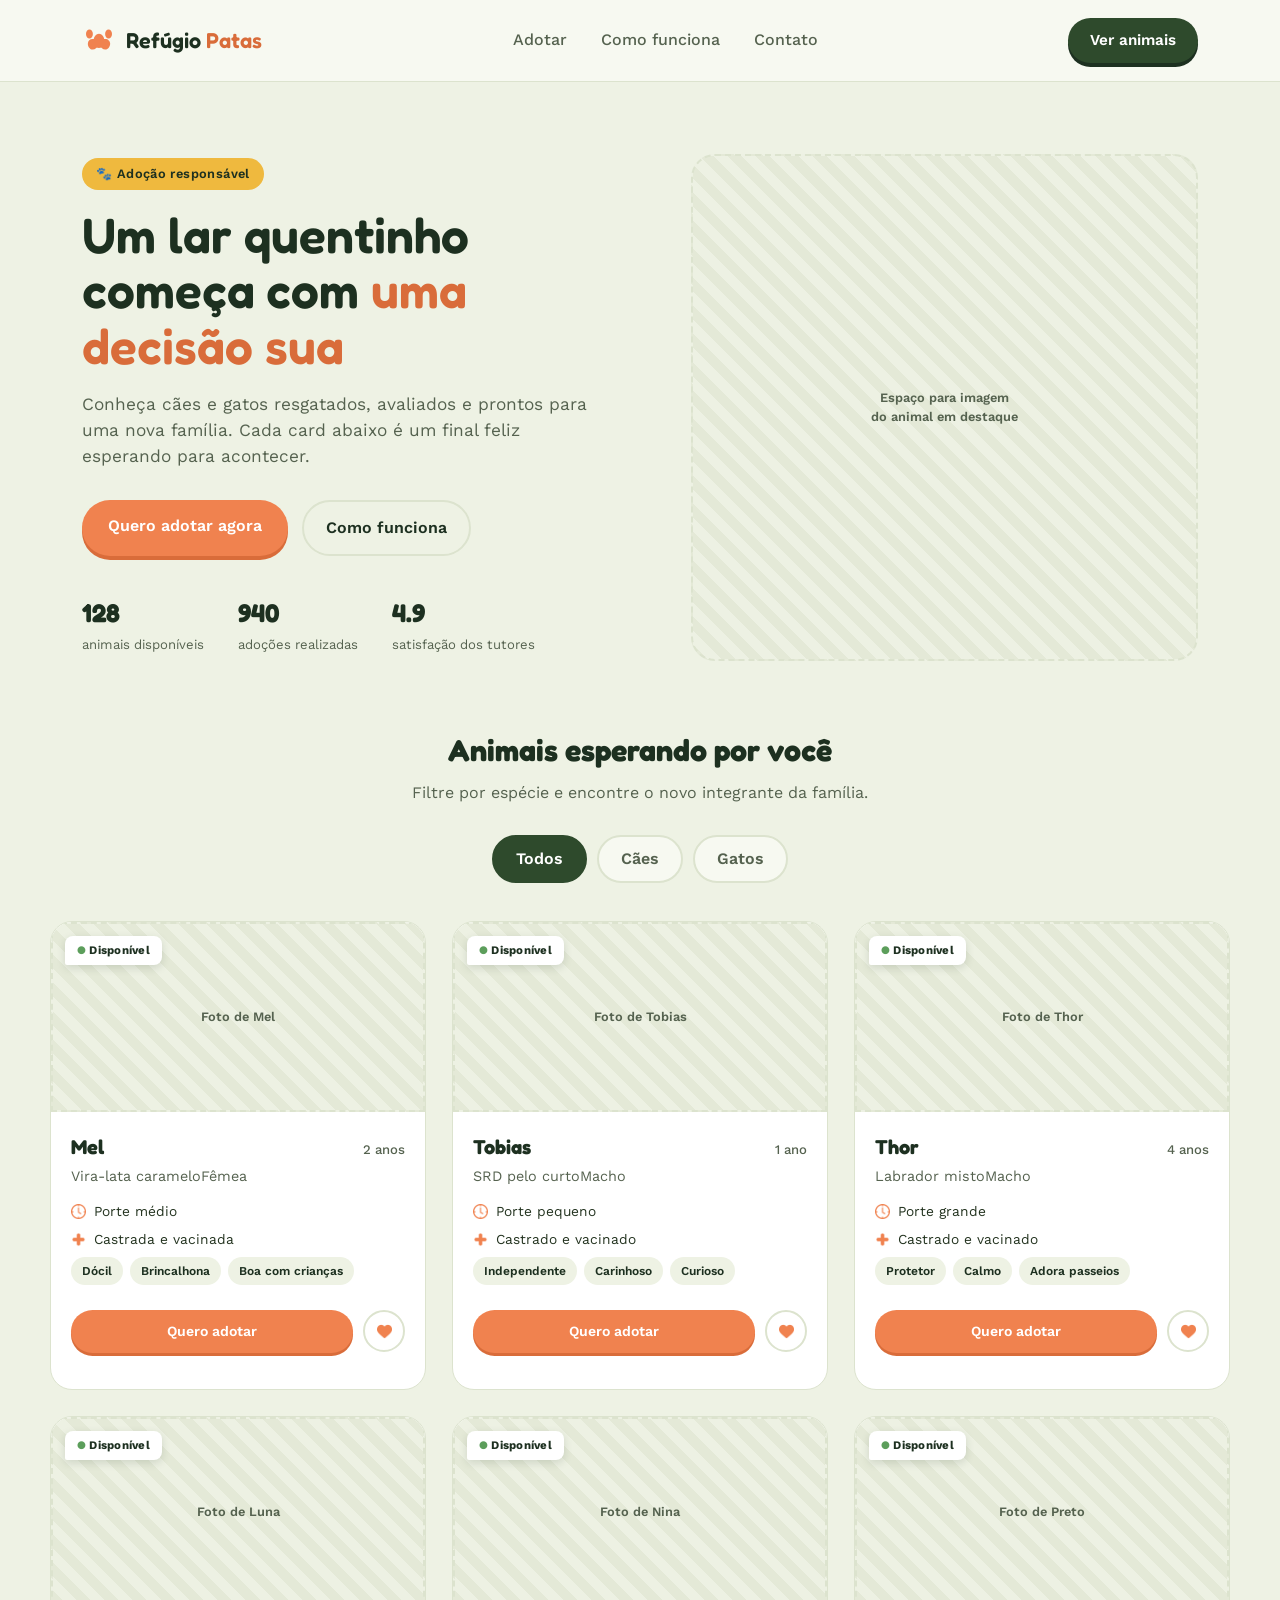
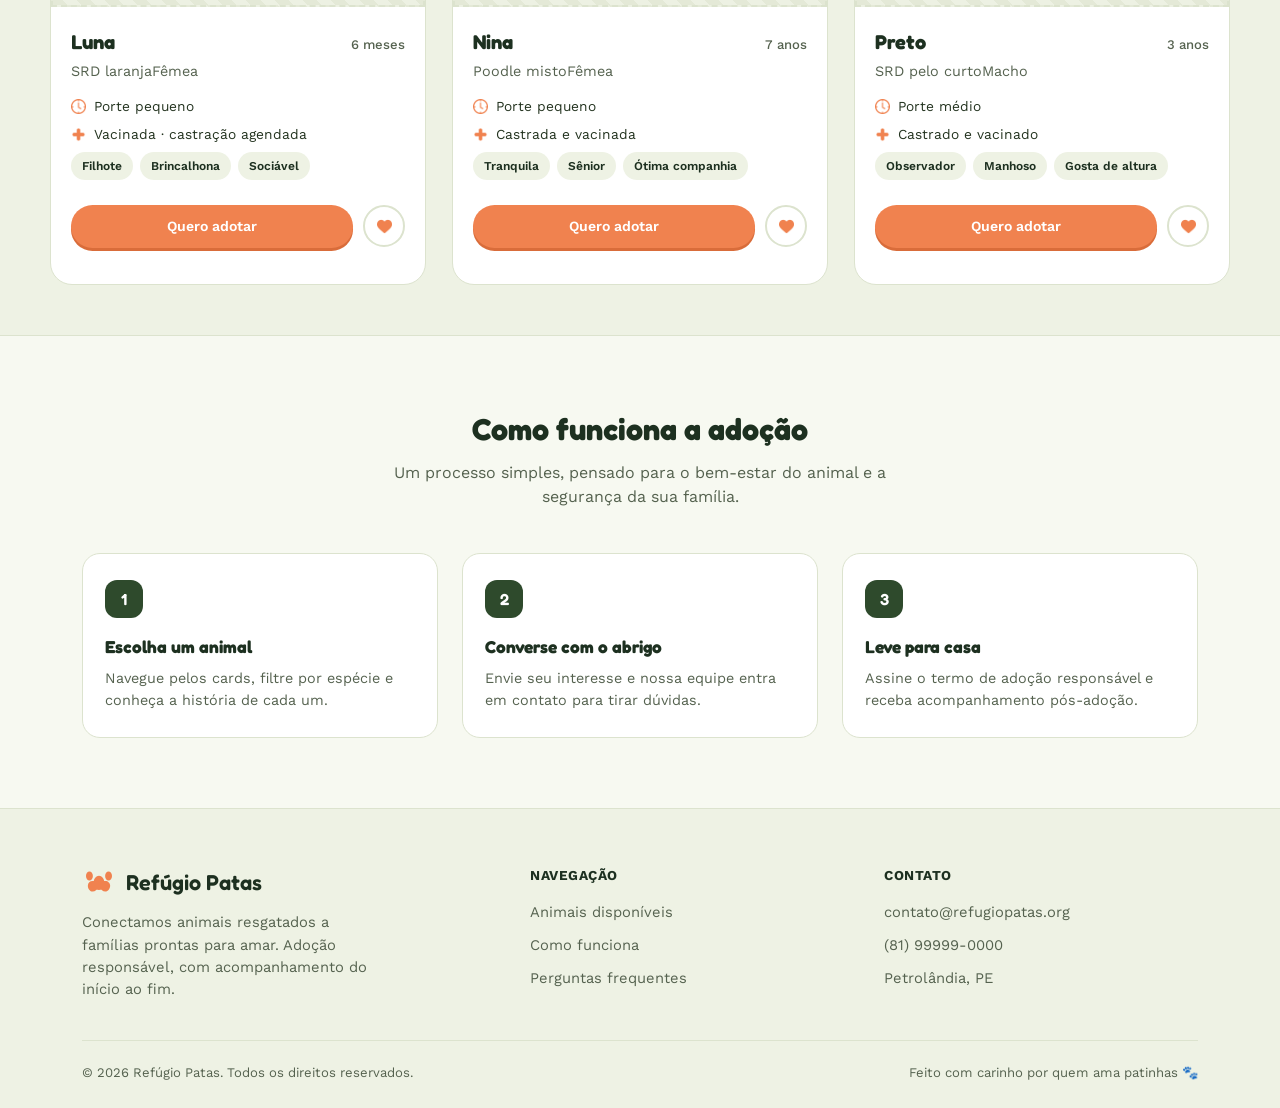
==== adocao.html @ 1c94c101 "ajustes" ====
<!DOCTYPE html>
<html lang="pt-BR">
<head>
<meta charset="UTF-8">
<meta name="viewport" content="width=device-width, initial-scale=1.0">
<title>Refúgio Patas — Adoção Responsável</title>
<link rel="preconnect" href="https://fonts.googleapis.com">
<link href="https://fonts.googleapis.com/css2?family=Fredoka:wght@500;600;700&family=Work+Sans:wght@400;500;600;700&display=swap" rel="stylesheet">
<link rel="stylesheet" href="css/style.css">
</head>
<body>

<header>
  <nav class="nav wrap">
    <div class="brand">
      <svg viewBox="0 0 64 64"><path class="paw" d="M20 30c5 0 9 5 9 11s-4 9-9 9-9-5-9-11 4-9 9-9zm24 0c5 0 9 4 9 9s-4 11-9 11-9-3-9-9 4-11 9-11zM14 12c3.6 0 6.5 3.8 6.5 8.5S17.6 29 14 29s-6.5-3.8-6.5-8.5S10.4 12 14 12zm36 0c3.6 0 6.5 3.8 6.5 8.5S53.6 29 50 29s-6.5-3.8-6.5-8.5S46.4 12 50 12zM32 20c5.5 0 10 5.6 10 12.5S39 47 32 47s-10-7.6-10-14.5S26.5 20 32 20z"/></svg>
      <span class="logo-word">Refúgio <span>Patas</span></span>
    </div>
    <ul class="nav-links">
      <li><a href="#animais">Adotar</a></li>
      <li><a href="#como">Como funciona</a></li>
      <li><a href="#contato">Contato</a></li>
    </ul>
    <a href="#animais" class="nav-cta">Ver animais</a>
  </nav>
</header>

<section class="hero">
  <div class="wrap hero-grid">
    <div class="hero-copy">
      <span class="eyebrow">🐾 Adoção responsável</span>
      <h1>Um lar quentinho começa com <em>uma decisão sua</em></h1>
      <p class="lead">Conheça cães e gatos resgatados, avaliados e prontos para uma nova família. Cada card abaixo é um final feliz esperando para acontecer.</p>
      <div class="hero-ctas">
        <a href="#animais" class="btn-primary">Quero adotar agora</a>
        <a href="#como" class="btn-ghost">Como funciona</a>
      </div>
      <div class="stats">
        <div class="stat"><b>128</b><span>animais disponíveis</span></div>
        <div class="stat"><b>940</b><span>adoções realizadas</span></div>
        <div class="stat"><b>4.9</b><span>satisfação dos tutores</span></div>
      </div>
    </div>

    <div class="hero-art">
      <div class="tag-collage">
        <div class="img-placeholder">Espaço para imagem<br>do animal em destaque</div>
      </div>
    </div>
  </div>
</section>

<section class="filtros-section wrap" id="animais">
  <div class="filtros-head">
    <h2>Animais esperando por você</h2>
    <p>Filtre por espécie e encontre o novo integrante da família.</p>
  </div>

  <input class="filtros-input" type="radio" name="filtro" id="f-todos" checked>
  <input class="filtros-input" type="radio" name="filtro" id="f-caes">
  <input class="filtros-input" type="radio" name="filtro" id="f-gatos">

  <div class="filtros-tabs">
    <label for="f-todos">Todos</label>
    <label for="f-caes">Cães</label>
    <label for="f-gatos">Gatos</label>
  </div>

  <div class="grid" id="grid">
    <!-- Os cards são gerados automaticamente a partir de animais.json -->
  </div>
</section>

<section class="como" id="como">
  <div class="wrap">
    <div class="como-head">
      <h2>Como funciona a adoção</h2>
      <p>Um processo simples, pensado para o bem-estar do animal e a segurança da sua família.</p>
    </div>
    <div class="como-grid">
      <div class="como-card">
        <span class="como-tag">1</span>
        <h3>Escolha um animal</h3>
        <p>Navegue pelos cards, filtre por espécie e conheça a história de cada um.</p>
      </div>
      <div class="como-card">
        <span class="como-tag">2</span>
        <h3>Converse com o abrigo</h3>
        <p>Envie seu interesse e nossa equipe entra em contato para tirar dúvidas.</p>
      </div>
      <div class="como-card">
        <span class="como-tag">3</span>
        <h3>Leve para casa</h3>
        <p>Assine o termo de adoção responsável e receba acompanhamento pós-adoção.</p>
      </div>
    </div>
  </div>
</section>

<footer id="contato">
  <div class="wrap">
    <div class="footer-grid">
      <div class="footer-brand">
        <div class="brand">
          <svg viewBox="0 0 64 64" width="30" height="30"><path class="paw" fill="#F0824F" d="M20 30c5 0 9 5 9 11s-4 9-9 9-9-5-9-11 4-9 9-9zm24 0c5 0 9 4 9 9s-4 11-9 11-9-3-9-9 4-11 9-11zM14 12c3.6 0 6.5 3.8 6.5 8.5S17.6 29 14 29s-6.5-3.8-6.5-8.5S10.4 12 14 12zm36 0c3.6 0 6.5 3.8 6.5 8.5S53.6 29 50 29s-6.5-3.8-6.5-8.5S46.4 12 50 12zM32 20c5.5 0 10 5.6 10 12.5S39 47 32 47s-10-7.6-10-14.5S26.5 20 32 20z"/></svg>
          <span class="logo-word">Refúgio Patas</span>
        </div>
        <p>Conectamos animais resgatados a famílias prontas para amar. Adoção responsável, com acompanhamento do início ao fim.</p>
      </div>
      <div>
        <h4>Navegação</h4>
        <ul>
          <li><a href="#animais">Animais disponíveis</a></li>
          <li><a href="#como">Como funciona</a></li>
          <li><a href="#">Perguntas frequentes</a></li>
        </ul>
      </div>
      <div>
        <h4>Contato</h4>
        <ul>
          <li><a href="#">contato@refugiopatas.org</a></li>
          <li><a href="#">(81) 99999-0000</a></li>
          <li><a href="#">Petrolândia, PE</a></li>
        </ul>
      </div>
    </div>
    <div class="footer-bottom">
      <span>© 2026 Refúgio Patas. Todos os direitos reservados.</span>
      <span>Feito com carinho por quem ama patinhas 🐾</span>
    </div>
  </div>
</footer>

<script src="js/script.js"></script>

</body>
</html>
---- css/style.css ----
:root{
    --bg: #EEF2E4;
    --bg-soft: #F7F9F1;
    --card: #FFFFFF;
    --ink: #23331F;
    --ink-soft: #55624F;
    --pine: #2E4A2C;
    --pine-deep: #1D3020;
    --coral: #F0824F;
    --coral-deep: #D96C3A;
    --mustard: #EFB93E;
    --line: #DCE3CE;
    --radius-card: 22px;
  }

  *{ box-sizing: border-box; margin:0; padding:0; }
  html{ scroll-behavior:smooth; }
  body{
    background: var(--bg);
    color: var(--ink);
    font-family: 'Work Sans', sans-serif;
    line-height:1.5;
  }
  h1,h2,h3, .logo-word{ font-family:'Fredoka', sans-serif; }
  img, svg{ display:block; }
  a{ color:inherit; text-decoration:none; }
  ul{ list-style:none; }
  button{ font-family:inherit; cursor:pointer; border:none; }

  .wrap{ max-width:1180px; margin:0 auto; padding:0 32px; }

  /* ---------- paw pattern helper ---------- */
  .paw{ fill: currentColor; }

  /* ---------- header ---------- */
  header{
    position: sticky; top:0; z-index:50;
    background: var(--bg-soft);
    border-bottom: 1px solid var(--line);
  }
  .nav{
    display:flex; align-items:center; justify-content:space-between;
    padding:18px 32px;
  }
  .brand{ display:flex; align-items:center; gap:10px; }
  .brand svg{ width:34px; height:34px; color: var(--coral); }
  .logo-word{ font-size:1.35rem; font-weight:600; color: var(--pine-deep); }
  .logo-word span{ color: var(--coral-deep); }
  .nav-links{ display:flex; gap:34px; font-weight:500; color: var(--ink-soft); }
  .nav-links a:hover{ color: var(--pine-deep); }
  .nav-cta{
    background: var(--pine); color:#fff; padding:11px 22px;
    border-radius: 999px; font-weight:600; font-size:.95rem;
    box-shadow: 0 4px 0 var(--pine-deep);
    transition: transform .15s ease;
  }
  .nav-cta:hover{ transform: translateY(-2px); }

  /* ---------- hero ---------- */
  .hero{ padding:72px 0 56px; overflow:hidden; position:relative; }
  .hero-grid{
    display:grid; grid-template-columns: 1.05fr .95fr; gap:48px; align-items:center;
  }
  .eyebrow{
    display:inline-flex; align-items:center; gap:8px;
    background: var(--mustard); color: var(--pine-deep);
    font-weight:600; font-size:.8rem; letter-spacing:.03em;
    padding:6px 14px; border-radius:999px; margin-bottom:18px;
  }
  .hero h1{
    font-size: clamp(2.1rem, 4vw, 3.1rem);
    font-weight:600; color: var(--pine-deep); line-height:1.12;
    margin-bottom:18px;
  }
  .hero h1 em{ font-style:normal; color: var(--coral-deep); }
  .hero p.lead{
    font-size:1.08rem; color: var(--ink-soft); max-width:46ch; margin-bottom:30px;
  }
  .hero-ctas{ display:flex; gap:14px; margin-bottom:38px; flex-wrap:wrap; }
  .btn-primary{
    background: var(--coral); color:#fff; padding:14px 26px; border-radius:999px;
    font-weight:600; box-shadow: 0 4px 0 var(--coral-deep);
    transition: transform .15s ease;
  }
  .btn-primary:hover{ transform: translateY(-2px); }
  .btn-ghost{
    background: transparent; color: var(--pine-deep); padding:14px 22px;
    border-radius:999px; font-weight:600; border:2px solid var(--line);
  }
  .btn-ghost:hover{ border-color: var(--pine); }
  .stats{ display:flex; gap:34px; }
  .stat b{ display:block; font-family:'Fredoka'; font-size:1.6rem; color:var(--pine-deep); }
  .stat span{ font-size:.82rem; color: var(--ink-soft); }

  .hero-art{ position:relative; }
  .tag-collage{
    position:relative; width:100%; aspect-ratio: 1/1;
    display:grid; place-items:center;
  }

  /* ---------- placeholders de imagem ---------- */
  .img-placeholder{
    width:100%; height:100%;
    background: repeating-linear-gradient(
      45deg, #E4E9D7, #E4E9D7 10px, #EDF1E3 10px, #EDF1E3 20px
    );
    border:2px dashed var(--line);
    border-radius: inherit;
    display:flex; align-items:center; justify-content:center;
    text-align:center; padding:12px;
    color: var(--ink-soft); font-size:.8rem; font-weight:600;
  }
  .hero-art .img-placeholder{ border-radius:24px; }
  .collar-badge{
    position:absolute; background:#fff; border-radius:20px;
    box-shadow: 0 14px 30px rgba(35,51,31,.14);
    padding:14px 16px; display:flex; align-items:center; gap:10px;
    font-weight:600; font-size:.85rem; color: var(--pine-deep);
  }
  .collar-badge svg{ width:22px; height:22px; color: var(--coral); flex-shrink:0; }
  .badge-1{ top:6%; left:0; }
  .badge-2{ bottom:10%; right:2%; }
  .badge-3{ top:44%; left:56%; }

  /* ---------- filtros (CSS puro) ---------- */
  .filtros-section{ padding: 10px 0 50px; }
  .filtros-head{ text-align:center; margin-bottom:30px; }
  .filtros-head h2{ font-size:1.9rem; color:var(--pine-deep); margin-bottom:8px; }
  .filtros-head p{ color: var(--ink-soft); }

  .filtros-input{ position:absolute; opacity:0; pointer-events:none; }
  .filtros-tabs{
    display:flex; justify-content:center; gap:10px; margin-bottom:38px; flex-wrap:wrap;
  }
  .filtros-tabs label{
    padding:10px 22px; border-radius:999px; background:var(--bg-soft);
    border:2px solid var(--line); font-weight:600; color:var(--ink-soft);
    transition: all .15s ease;
  }
  #f-todos:checked ~ .filtros-tabs label[for="f-todos"],
  #f-caes:checked ~ .filtros-tabs label[for="f-caes"],
  #f-gatos:checked ~ .filtros-tabs label[for="f-gatos"]{
    background: var(--pine); border-color:var(--pine); color:#fff;
  }

  .grid{
    display:grid; grid-template-columns: repeat(3, 1fr); gap:26px;
  }
  #f-caes:checked ~ .grid .card:not(.cao){ display:none; }
  #f-gatos:checked ~ .grid .card:not(.gato){ display:none; }

  /* ---------- card ---------- */
  .card{
    background: var(--card); border-radius: var(--radius-card);
    border:1px solid var(--line); overflow:hidden;
    display:flex; flex-direction:column;
    transition: transform .18s ease, box-shadow .18s ease;
  }
  .card:hover{ transform: translateY(-5px); box-shadow: 0 18px 34px rgba(35,51,31,.12); }
  .card-media{
    position:relative; height:190px; display:grid; place-items:center;
  }
  .status-tag{
    position:absolute; top:14px; left:14px;
    background:#fff; padding:6px 12px; border-radius:8px 8px 8px 2px;
    font-size:.72rem; font-weight:700; letter-spacing:.02em;
    color: var(--pine-deep); box-shadow: 0 3px 8px rgba(35,51,31,.15);
  }
  .status-tag::before{ content:"● "; color:#5C9E5B; }
  .card-body{ padding:20px 20px 22px; display:flex; flex-direction:column; flex:1; }
  .card-name-row{ display:flex; align-items:baseline; justify-content:space-between; margin-bottom:4px; }
  .card-name-row h3{ font-size:1.25rem; color:var(--pine-deep); }
  .card-age{ font-size:.82rem; color: var(--ink-soft); font-weight:500; }
  .card-breed{ font-size:.9rem; color: var(--ink-soft); margin-bottom:14px; }

  .card-facts{ display:flex; flex-direction:column; gap:7px; margin-bottom:14px; }
  .card-facts li{
    display:flex; align-items:center; gap:8px; font-size:.86rem; color: var(--ink);
  }
  .card-facts svg{ width:15px; height:15px; color: var(--coral); flex-shrink:0; }

  .card-tags{ display:flex; flex-wrap:wrap; gap:7px; margin-bottom:18px; }
  .card-tags span{
    background: var(--bg); color: var(--pine-deep); font-size:.75rem; font-weight:600;
    padding:5px 11px; border-radius:999px;
  }

  .card-footer{
    margin-top:auto; display:flex; align-items:center; justify-content:space-between; gap:10px;
  }
  .card-footer .btn-adotar{
    background: var(--coral); color:#fff; padding:11px 18px; border-radius:999px;
    font-weight:600; font-size:.88rem; flex:1; text-align:center;
    box-shadow: 0 3px 0 var(--coral-deep);
  }
  .card-footer .btn-adotar:hover{ filter:brightness(1.04); }
  .card-footer .btn-fav{
    width:42px; height:42px; border-radius:50%; border:2px solid var(--line);
    display:grid; place-items:center; flex-shrink:0; background:#fff;
  }
  .card-footer .btn-fav svg{ width:18px; height:18px; color: var(--coral); }

  /* ---------- como funciona ---------- */
  .como{ padding:70px 0; background: var(--bg-soft); border-top:1px solid var(--line); border-bottom:1px solid var(--line); }
  .como-head{ text-align:center; max-width:560px; margin:0 auto 44px; }
  .como-head h2{ font-size:1.9rem; color:var(--pine-deep); margin-bottom:10px; }
  .como-head p{ color: var(--ink-soft); }
  .como-grid{ display:grid; grid-template-columns: repeat(3,1fr); gap:24px; }
  .como-card{
    background:#fff; border-radius:18px; padding:26px 22px; border:1px solid var(--line);
    position:relative;
  }
  .como-tag{
    display:inline-flex; align-items:center; justify-content:center;
    width:38px; height:38px; border-radius:12px; background: var(--pine);
    color:#fff; font-family:'Fredoka'; font-weight:600; margin-bottom:16px;
  }
  .como-card h3{ font-size:1.08rem; color: var(--pine-deep); margin-bottom:8px; }
  .como-card p{ font-size:.9rem; color: var(--ink-soft); }

  .icon-card{
    width:15px; 
    height:15px;
  }

  /* ---------- footer ---------- */
  footer{ padding:56px 0 26px; }
  .footer-grid{
    display:grid; grid-template-columns: 1.3fr 1fr 1fr; gap:40px; margin-bottom:40px;
  }
  .footer-brand p{ color: var(--ink-soft); font-size:.92rem; margin-top:12px; max-width:32ch; }
  footer h4{ font-size:.85rem; letter-spacing:.04em; text-transform:uppercase; color: var(--pine-deep); margin-bottom:14px; }
  footer ul li{ margin-bottom:9px; }
  footer ul a{ color: var(--ink-soft); font-size:.92rem; }
  footer ul a:hover{ color: var(--coral-deep); }
  .footer-bottom{
    border-top:1px solid var(--line); padding-top:22px;
    display:flex; justify-content:space-between; flex-wrap:wrap; gap:10px;
    font-size:.82rem; color: var(--ink-soft);
  }

  /* ---------- responsivo ---------- */
  @media (max-width: 920px){
    .hero-grid{ grid-template-columns:1fr; }
    .hero-art{ order:-1; max-width:340px; margin:0 auto; }
    .grid{ grid-template-columns: repeat(2,1fr); }
    .como-grid{ grid-template-columns:1fr; }
    .footer-grid{ grid-template-columns:1fr 1fr; }
  }
  @media (max-width: 600px){
    .nav-links{ display:none; }
    .grid{ grid-template-columns: 1fr; }
    .footer-grid{ grid-template-columns:1fr; }
    .stats{ gap:22px; }
  }

  :focus-visible{ outline:3px solid var(--pine); outline-offset:2px; }
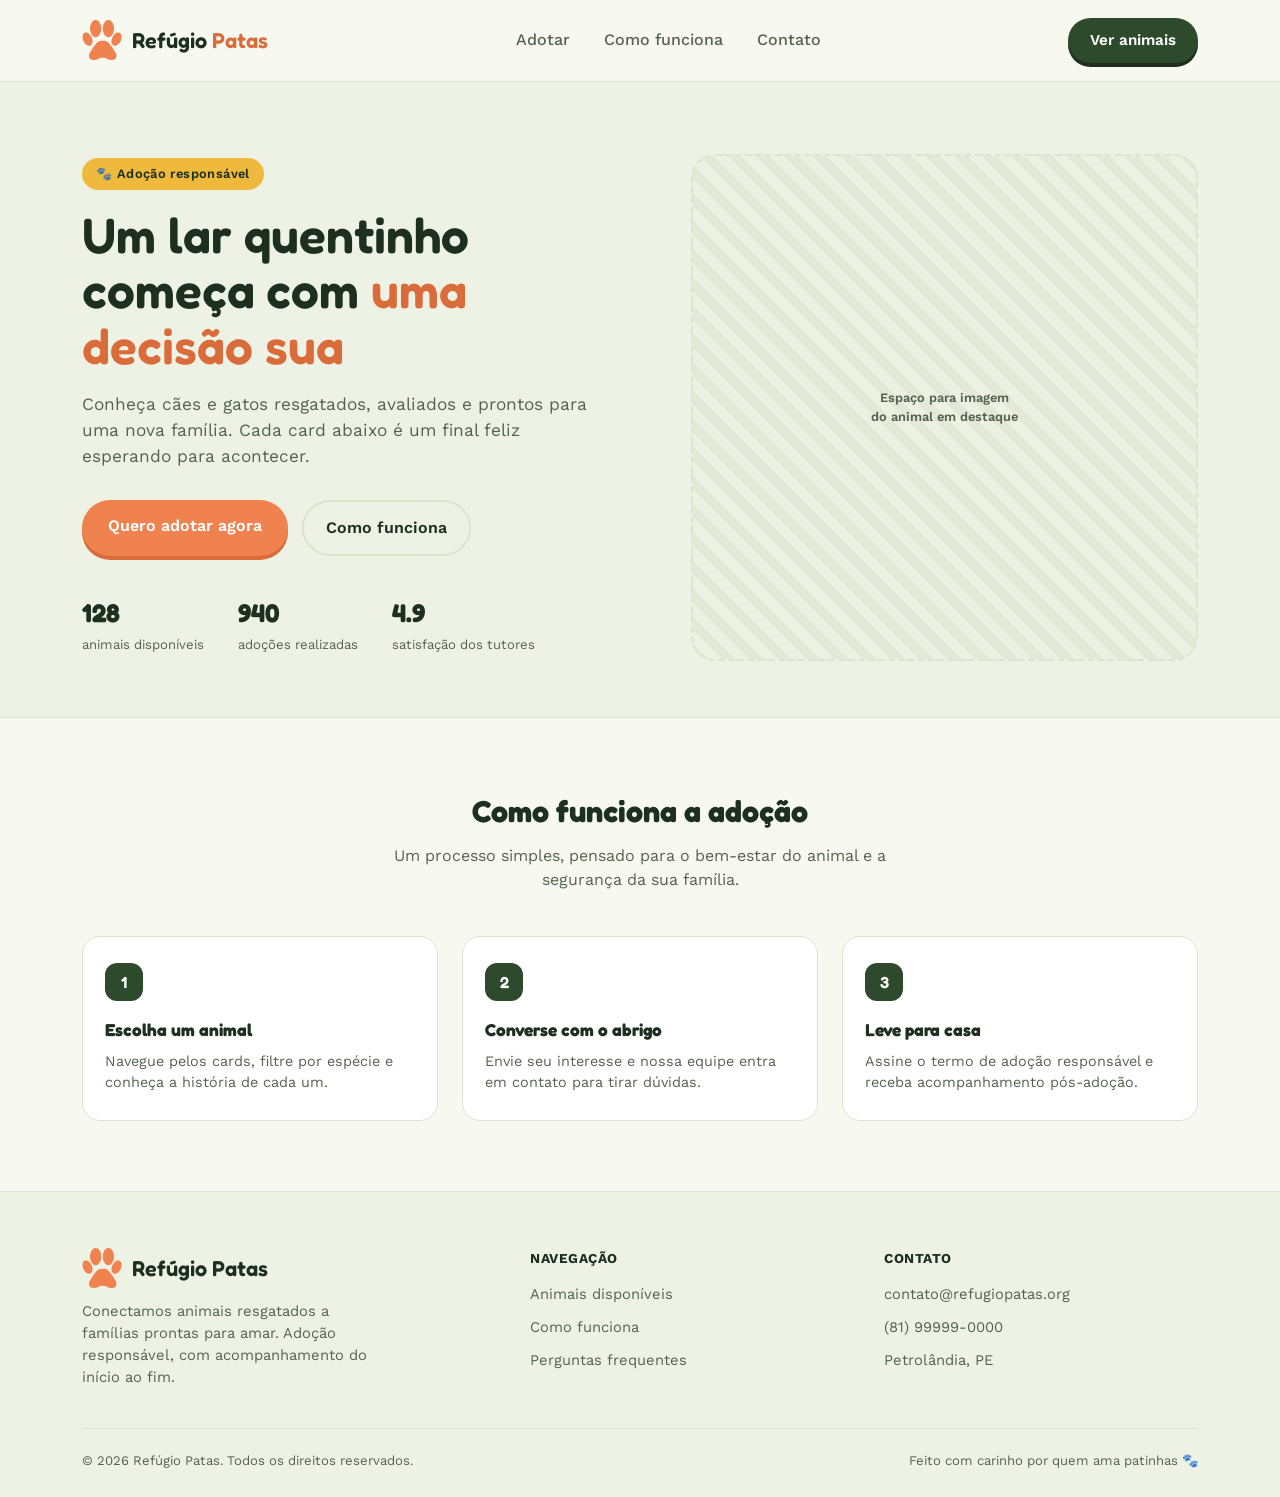
==== commit 3fdfc633: "adicionado página html dos cards" ====
--- a/adocao.html
+++ b/adocao.html
@@ -13,15 +13,15 @@
 <header>
   <nav class="nav wrap">
     <div class="brand">
-      <svg viewBox="0 0 64 64"><path class="paw" d="M20 30c5 0 9 5 9 11s-4 9-9 9-9-5-9-11 4-9 9-9zm24 0c5 0 9 4 9 9s-4 11-9 11-9-3-9-9 4-11 9-11zM14 12c3.6 0 6.5 3.8 6.5 8.5S17.6 29 14 29s-6.5-3.8-6.5-8.5S10.4 12 14 12zm36 0c3.6 0 6.5 3.8 6.5 8.5S53.6 29 50 29s-6.5-3.8-6.5-8.5S46.4 12 50 12zM32 20c5.5 0 10 5.6 10 12.5S39 47 32 47s-10-7.6-10-14.5S26.5 20 32 20z"/></svg>
+      <img class="logo" src="data/img/pata.png" alt="">
       <span class="logo-word">Refúgio <span>Patas</span></span>
     </div>
     <ul class="nav-links">
-      <li><a href="#animais">Adotar</a></li>
+      <li><a href="catalogo.html">Adotar</a></li>
       <li><a href="#como">Como funciona</a></li>
       <li><a href="#contato">Contato</a></li>
     </ul>
-    <a href="#animais" class="nav-cta">Ver animais</a>
+    <a href="catalogo.html" class="nav-cta">Ver animais</a>
   </nav>
 </header>
 
@@ -32,7 +32,7 @@
       <h1>Um lar quentinho começa com <em>uma decisão sua</em></h1>
       <p class="lead">Conheça cães e gatos resgatados, avaliados e prontos para uma nova família. Cada card abaixo é um final feliz esperando para acontecer.</p>
       <div class="hero-ctas">
-        <a href="#animais" class="btn-primary">Quero adotar agora</a>
+        <a href="catalogo.html" class="btn-primary">Quero adotar agora</a>
         <a href="#como" class="btn-ghost">Como funciona</a>
       </div>
       <div class="stats">
@@ -50,26 +50,6 @@
   </div>
 </section>
 
-<section class="filtros-section wrap" id="animais">
-  <div class="filtros-head">
-    <h2>Animais esperando por você</h2>
-    <p>Filtre por espécie e encontre o novo integrante da família.</p>
-  </div>
-
-  <input class="filtros-input" type="radio" name="filtro" id="f-todos" checked>
-  <input class="filtros-input" type="radio" name="filtro" id="f-caes">
-  <input class="filtros-input" type="radio" name="filtro" id="f-gatos">
-
-  <div class="filtros-tabs">
-    <label for="f-todos">Todos</label>
-    <label for="f-caes">Cães</label>
-    <label for="f-gatos">Gatos</label>
-  </div>
-
-  <div class="grid" id="grid">
-    <!-- Os cards são gerados automaticamente a partir de animais.json -->
-  </div>
-</section>
 
 <section class="como" id="como">
   <div class="wrap">
@@ -102,7 +82,7 @@
     <div class="footer-grid">
       <div class="footer-brand">
         <div class="brand">
-          <svg viewBox="0 0 64 64" width="30" height="30"><path class="paw" fill="#F0824F" d="M20 30c5 0 9 5 9 11s-4 9-9 9-9-5-9-11 4-9 9-9zm24 0c5 0 9 4 9 9s-4 11-9 11-9-3-9-9 4-11 9-11zM14 12c3.6 0 6.5 3.8 6.5 8.5S17.6 29 14 29s-6.5-3.8-6.5-8.5S10.4 12 14 12zm36 0c3.6 0 6.5 3.8 6.5 8.5S53.6 29 50 29s-6.5-3.8-6.5-8.5S46.4 12 50 12zM32 20c5.5 0 10 5.6 10 12.5S39 47 32 47s-10-7.6-10-14.5S26.5 20 32 20z"/></svg>
+          <img class="logo" src="data/img/pata.png" alt="">
           <span class="logo-word">Refúgio Patas</span>
         </div>
         <p>Conectamos animais resgatados a famílias prontas para amar. Adoção responsável, com acompanhamento do início ao fim.</p>
@@ -110,7 +90,7 @@
       <div>
         <h4>Navegação</h4>
         <ul>
-          <li><a href="#animais">Animais disponíveis</a></li>
+          <li><a href="catalogo.html">Animais disponíveis</a></li>
           <li><a href="#como">Como funciona</a></li>
           <li><a href="#">Perguntas frequentes</a></li>
         </ul>
--- a/css/style.css
+++ b/css/style.css
@@ -223,6 +223,11 @@
     height:15px;
   }
 
+  .logo{
+    max-width: 40px;
+    max-height: 40px;
+  }
+
   /* ---------- footer ---------- */
   footer{ padding:56px 0 26px; }
   .footer-grid{
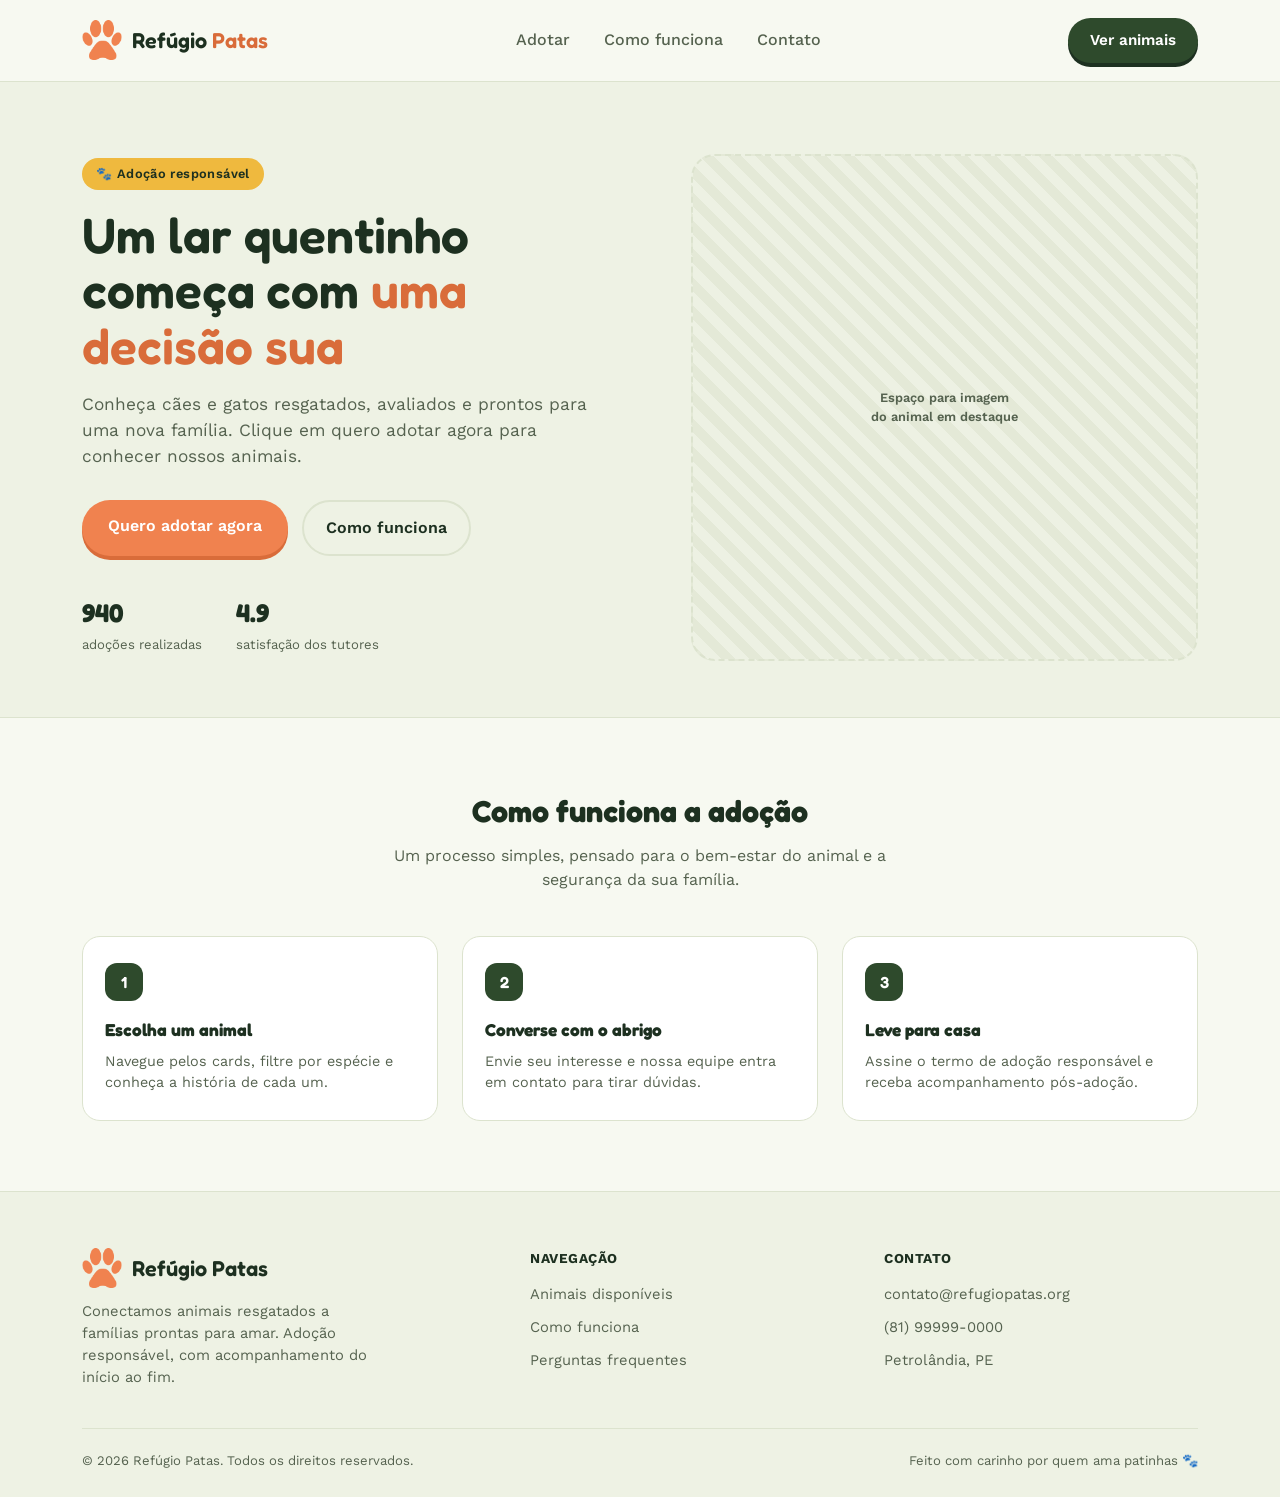
==== commit ba572294: "add tela de login e administrador" ====
--- a/adocao.html
+++ b/adocao.html
@@ -1,117 +1,122 @@
 <!DOCTYPE html>
 <html lang="pt-BR">
+
 <head>
-<meta charset="UTF-8">
-<meta name="viewport" content="width=device-width, initial-scale=1.0">
-<title>Refúgio Patas — Adoção Responsável</title>
-<link rel="preconnect" href="https://fonts.googleapis.com">
-<link href="https://fonts.googleapis.com/css2?family=Fredoka:wght@500;600;700&family=Work+Sans:wght@400;500;600;700&display=swap" rel="stylesheet">
-<link rel="stylesheet" href="css/style.css">
+  <meta charset="UTF-8">
+  <meta name="viewport" content="width=device-width, initial-scale=1.0">
+  <title>Refúgio Patas — Adoção Responsável</title>
+  <link rel="preconnect" href="https://fonts.googleapis.com">
+  <link
+    href="https://fonts.googleapis.com/css2?family=Fredoka:wght@500;600;700&family=Work+Sans:wght@400;500;600;700&display=swap"
+    rel="stylesheet">
+  <link rel="stylesheet" href="css/style.css">
 </head>
+
 <body>
 
-<header>
-  <nav class="nav wrap">
-    <div class="brand">
-      <img class="logo" src="data/img/pata.png" alt="">
-      <span class="logo-word">Refúgio <span>Patas</span></span>
-    </div>
-    <ul class="nav-links">
-      <li><a href="catalogo.html">Adotar</a></li>
-      <li><a href="#como">Como funciona</a></li>
-      <li><a href="#contato">Contato</a></li>
-    </ul>
-    <a href="catalogo.html" class="nav-cta">Ver animais</a>
-  </nav>
-</header>
+  <header>
+    <nav class="nav wrap">
+      <div class="brand">
+        <img class="logo" src="data/img/pata.png" alt="">
+        <span class="logo-word">Refúgio <span>Patas</span></span>
+      </div>
+      <ul class="nav-links">
+        <li><a href="catalogo.html">Adotar</a></li>
+        <li><a href="#como">Como funciona</a></li>
+        <li><a href="#contato">Contato</a></li>
+      </ul>
+      <a href="catalogo.html" class="nav-cta">Ver animais</a>
+    </nav>
+  </header>
 
-<section class="hero">
-  <div class="wrap hero-grid">
-    <div class="hero-copy">
-      <span class="eyebrow">🐾 Adoção responsável</span>
-      <h1>Um lar quentinho começa com <em>uma decisão sua</em></h1>
-      <p class="lead">Conheça cães e gatos resgatados, avaliados e prontos para uma nova família. Cada card abaixo é um final feliz esperando para acontecer.</p>
-      <div class="hero-ctas">
-        <a href="catalogo.html" class="btn-primary">Quero adotar agora</a>
-        <a href="#como" class="btn-ghost">Como funciona</a>
+  <section class="hero">
+    <div class="wrap hero-grid">
+      <div class="hero-copy">
+        <span class="eyebrow">🐾 Adoção responsável</span>
+        <h1>Um lar quentinho começa com <em>uma decisão sua</em></h1>
+        <p class="lead">Conheça cães e gatos resgatados, avaliados e prontos para uma nova família. Clique em quero adotar agora para conhecer nossos animais.</p>
+        <div class="hero-ctas">
+          <a href="catalogo.html" class="btn-primary">Quero adotar agora</a>
+          <a href="#como" class="btn-ghost">Como funciona</a>
+        </div>
+        <div class="stats">
+          <div class="stat"><b>940</b><span>adoções realizadas</span></div>
+          <div class="stat"><b>4.9</b><span>satisfação dos tutores</span></div>
+        </div>
       </div>
-      <div class="stats">
-        <div class="stat"><b>128</b><span>animais disponíveis</span></div>
-        <div class="stat"><b>940</b><span>adoções realizadas</span></div>
-        <div class="stat"><b>4.9</b><span>satisfação dos tutores</span></div>
+
+      <div class="hero-art">
+        <div class="tag-collage">
+          <div class="img-placeholder">Espaço para imagem<br>do animal em destaque</div>
+        </div>
       </div>
     </div>
+  </section>
 
-    <div class="hero-art">
-      <div class="tag-collage">
-        <div class="img-placeholder">Espaço para imagem<br>do animal em destaque</div>
+
+  <section class="como" id="como">
+    <div class="wrap">
+      <div class="como-head">
+        <h2>Como funciona a adoção</h2>
+        <p>Um processo simples, pensado para o bem-estar do animal e a segurança da sua família.</p>
+      </div>
+      <div class="como-grid">
+        <div class="como-card">
+          <span class="como-tag">1</span>
+          <h3>Escolha um animal</h3>
+          <p>Navegue pelos cards, filtre por espécie e conheça a história de cada um.</p>
+        </div>
+        <div class="como-card">
+          <span class="como-tag">2</span>
+          <h3>Converse com o abrigo</h3>
+          <p>Envie seu interesse e nossa equipe entra em contato para tirar dúvidas.</p>
+        </div>
+        <div class="como-card">
+          <span class="como-tag">3</span>
+          <h3>Leve para casa</h3>
+          <p>Assine o termo de adoção responsável e receba acompanhamento pós-adoção.</p>
+        </div>
       </div>
     </div>
-  </div>
-</section>
+  </section>
 
-
-<section class="como" id="como">
-  <div class="wrap">
-    <div class="como-head">
-      <h2>Como funciona a adoção</h2>
-      <p>Um processo simples, pensado para o bem-estar do animal e a segurança da sua família.</p>
-    </div>
-    <div class="como-grid">
-      <div class="como-card">
-        <span class="como-tag">1</span>
-        <h3>Escolha um animal</h3>
-        <p>Navegue pelos cards, filtre por espécie e conheça a história de cada um.</p>
+  <footer id="contato">
+    <div class="wrap">
+      <div class="footer-grid">
+        <div class="footer-brand">
+          <div class="brand">
+            <img class="logo" src="data/img/pata.png" alt="">
+            <span class="logo-word">Refúgio Patas</span>
+          </div>
+          <p>Conectamos animais resgatados a famílias prontas para amar. Adoção responsável, com acompanhamento do
+            início ao fim.</p>
+        </div>
+        <div>
+          <h4>Navegação</h4>
+          <ul>
+            <li><a href="catalogo.html">Animais disponíveis</a></li>
+            <li><a href="#como">Como funciona</a></li>
+            <li><a href="#">Perguntas frequentes</a></li>
+          </ul>
+        </div>
+        <div>
+          <h4>Contato</h4>
+          <ul>
+            <li><a href="#">contato@refugiopatas.org</a></li>
+            <li><a href="#">(81) 99999-0000</a></li>
+            <li><a href="#">Petrolândia, PE</a></li>
+          </ul>
+        </div>
       </div>
-      <div class="como-card">
-        <span class="como-tag">2</span>
-        <h3>Converse com o abrigo</h3>
-        <p>Envie seu interesse e nossa equipe entra em contato para tirar dúvidas.</p>
-      </div>
-      <div class="como-card">
-        <span class="como-tag">3</span>
-        <h3>Leve para casa</h3>
-        <p>Assine o termo de adoção responsável e receba acompanhamento pós-adoção.</p>
+      <div class="footer-bottom">
+        <span>© 2026 Refúgio Patas. Todos os direitos reservados.</span>
+        <span>Feito com carinho por quem ama patinhas 🐾</span>
       </div>
     </div>
-  </div>
-</section>
+  </footer>
 
-<footer id="contato">
-  <div class="wrap">
-    <div class="footer-grid">
-      <div class="footer-brand">
-        <div class="brand">
-          <img class="logo" src="data/img/pata.png" alt="">
-          <span class="logo-word">Refúgio Patas</span>
-        </div>
-        <p>Conectamos animais resgatados a famílias prontas para amar. Adoção responsável, com acompanhamento do início ao fim.</p>
-      </div>
-      <div>
-        <h4>Navegação</h4>
-        <ul>
-          <li><a href="catalogo.html">Animais disponíveis</a></li>
-          <li><a href="#como">Como funciona</a></li>
-          <li><a href="#">Perguntas frequentes</a></li>
-        </ul>
-      </div>
-      <div>
-        <h4>Contato</h4>
-        <ul>
-          <li><a href="#">contato@refugiopatas.org</a></li>
-          <li><a href="#">(81) 99999-0000</a></li>
-          <li><a href="#">Petrolândia, PE</a></li>
-        </ul>
-      </div>
-    </div>
-    <div class="footer-bottom">
-      <span>© 2026 Refúgio Patas. Todos os direitos reservados.</span>
-      <span>Feito com carinho por quem ama patinhas 🐾</span>
-    </div>
-  </div>
-</footer>
-
-<script src="js/script.js"></script>
+  <script src="js/script.js"></script>
 
 </body>
-</html>
+
+</html>
